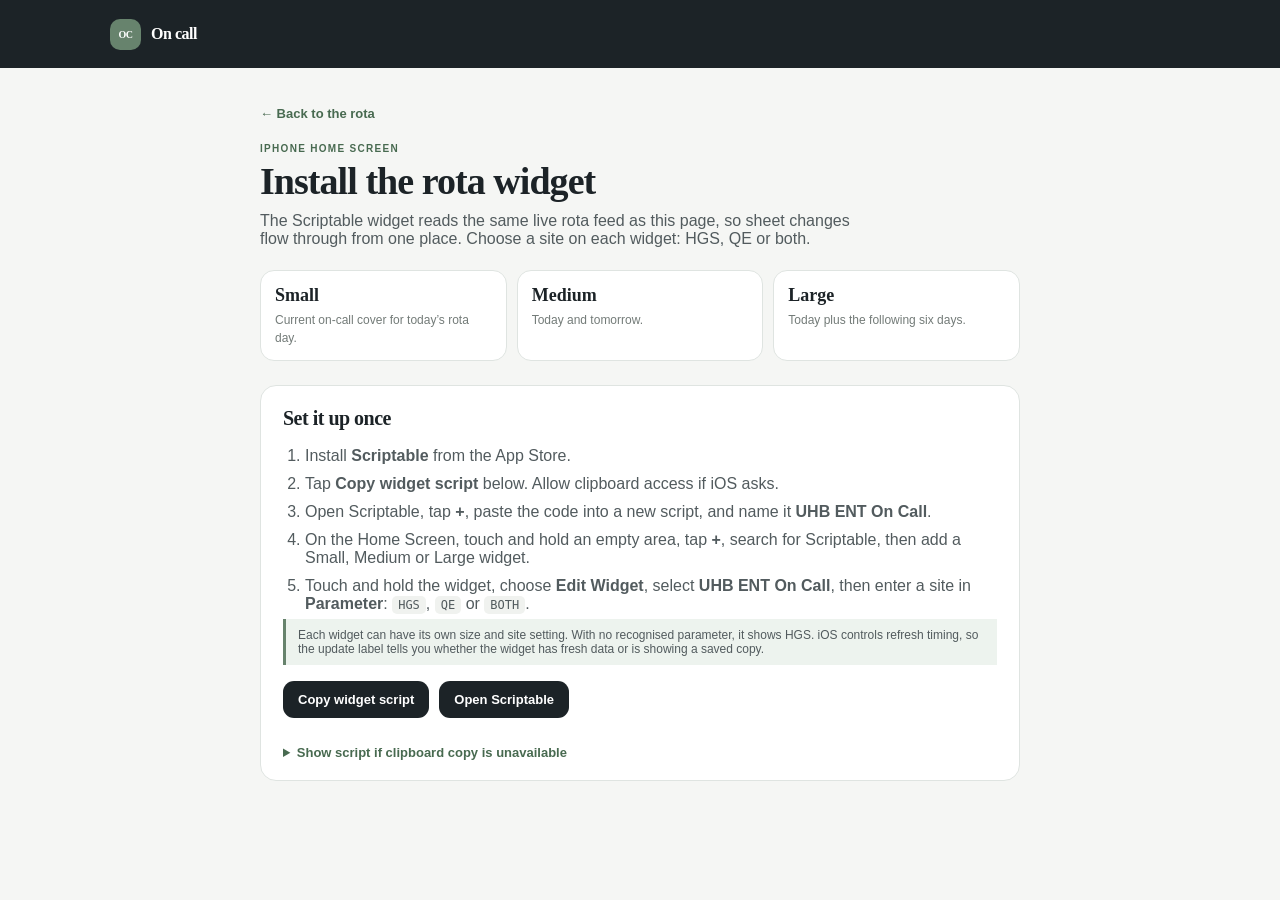
==== on-call-dashboard/widget-setup.html @ 6bef3bd1 "Add shared rota feed and Scriptable widget installer" ====
<!doctype html>
<html lang="en-GB">
<head>
  <meta charset="utf-8">
  <meta name="viewport" content="width=device-width, initial-scale=1, viewport-fit=cover">
  <meta name="theme-color" content="#0f1517">
  <meta name="robots" content="noindex, nofollow, noarchive, nosnippet, noimageindex">
  <meta name="googlebot" content="noindex, nofollow, noarchive, nosnippet, noimageindex">
  <meta name="bingbot" content="noindex, nofollow, noarchive, nosnippet, noimageindex">
  <link rel="manifest" href="./manifest.webmanifest">
  <link rel="apple-touch-icon" href="./icons/apple-touch-icon.png">
  <link rel="stylesheet" href="./styles.css">
  <title>Install the iPhone widget · UHB ENT On Call</title>
  <style>
    .guide{width:min(100% - 40px,760px);margin:0 auto;padding:36px 0 54px}
    .guide .back{display:inline-block;margin-bottom:22px;color:var(--teal-dark);font-size:13px;font-weight:700;text-decoration:none}
    .guide h1{margin-bottom:10px}.guide-intro{max-width:610px;color:var(--ink-soft)}
    .sizes{display:grid;grid-template-columns:repeat(3,1fr);gap:10px;margin:22px 0}
    .size{border:1px solid var(--line);border-radius:14px;padding:14px;background:var(--paper)}
    .size strong{display:block;margin-bottom:4px;color:var(--navy);font-family:var(--serif);font-size:18px}
    .size span{color:var(--muted);font-size:12px}
    .steps{margin:24px 0;padding:20px 22px;border:1px solid var(--line);border-radius:16px;background:var(--paper)}
    .steps h2{font-size:20px;margin-bottom:12px}.steps ol{margin:0;padding-left:22px}.steps li{padding:5px 0;color:var(--ink-soft)}
    .copy-row{display:flex;gap:10px;align-items:center;margin-top:16px}
    .copy-button,.open-scriptable{border:0;border-radius:11px;padding:11px 15px;background:var(--nav-bg);color:var(--nav-fg);font-size:13px;font-weight:700;text-decoration:none;cursor:pointer}
    .copy-state{min-height:1.3em;color:var(--muted);font-size:12px}
    .parameter{display:inline-block;padding:2px 6px;border-radius:5px;background:var(--tint);font-family:var(--mono);font-size:12px}
    .manual{margin-top:12px}.manual summary{color:var(--teal-dark);font-size:13px;font-weight:700;cursor:pointer}
    .manual textarea{display:block;width:100%;min-height:180px;margin-top:10px;border:1px solid var(--line);border-radius:10px;padding:10px;background:var(--paper);color:var(--ink);font:11px/1.4 var(--mono)}
    .note{border-left:3px solid var(--teal);padding:9px 12px;background:var(--teal-wash);color:var(--ink-soft);font-size:12px}
    @media(max-width:560px){.sizes{grid-template-columns:1fr}.size{padding:11px 13px}.guide{padding-top:25px}.copy-row{align-items:stretch;flex-direction:column}.copy-button,.open-scriptable{text-align:center}}
  </style>
  <script>(function(){try{var t=localStorage.getItem('oncall:theme');if(t==='light'||t==='dark')document.documentElement.dataset.theme=t}catch(e){}})();</script>
</head>
<body>
  <div class="app-shell">
    <header class="topbar"><a class="brand" href="./"><span class="brand-mark" aria-hidden="true">OC</span><span>On call</span></a></header>
    <main class="guide">
      <a class="back" href="./">← Back to the rota</a>
      <p class="eyebrow">IPHONE HOME SCREEN</p>
      <h1>Install the rota widget</h1>
      <p class="guide-intro">The Scriptable widget reads the same live rota feed as this page, so sheet changes flow through from one place. Choose a site on each widget: HGS, QE or both.</p>
      <div class="sizes" aria-label="Widget sizes">
        <div class="size"><strong>Small</strong><span>Current on-call cover for today’s rota day.</span></div>
        <div class="size"><strong>Medium</strong><span>Today and tomorrow.</span></div>
        <div class="size"><strong>Large</strong><span>Today plus the following six days.</span></div>
      </div>
      <section class="steps">
        <h2>Set it up once</h2>
        <ol>
          <li>Install <strong>Scriptable</strong> from the App Store.</li>
          <li>Tap <strong>Copy widget script</strong> below. Allow clipboard access if iOS asks.</li>
          <li>Open Scriptable, tap <strong>+</strong>, paste the code into a new script, and name it <strong>UHB ENT On Call</strong>.</li>
          <li>On the Home Screen, touch and hold an empty area, tap <strong>+</strong>, search for Scriptable, then add a Small, Medium or Large widget.</li>
          <li>Touch and hold the widget, choose <strong>Edit Widget</strong>, select <strong>UHB ENT On Call</strong>, then enter a site in <strong>Parameter</strong>: <span class="parameter">HGS</span>, <span class="parameter">QE</span> or <span class="parameter">BOTH</span>.</li>
        </ol>
        <p class="note">Each widget can have its own size and site setting. With no recognised parameter, it shows HGS. iOS controls refresh timing, so the update label tells you whether the widget has fresh data or is showing a saved copy.</p>
        <div class="copy-row"><button id="copy-script" class="copy-button" type="button">Copy widget script</button><a class="open-scriptable" href="scriptable:///">Open Scriptable</a></div>
        <p id="copy-state" class="copy-state" aria-live="polite"></p>
        <details class="manual"><summary>Show script if clipboard copy is unavailable</summary><textarea id="script-code" readonly aria-label="Scriptable widget code" placeholder="Loading widget script…"></textarea></details>
      </section>
    </main>
  </div>
<script>
(() => {
  const button = document.getElementById('copy-script');
  const state = document.getElementById('copy-state');
  const area = document.getElementById('script-code');
  let code = '';
  async function getCode() {
    if (code) return code;
    const response = await fetch('./widget.js', { cache: 'no-store' });
    if (!response.ok) throw new Error('Could not load the widget script.');
    code = (await response.text()).replace("'__ROTA_APP_URL__'", JSON.stringify(new URL('./', location.href).href));
    area.value = code;
    return code;
  }
  button.addEventListener('click', async () => {
    button.disabled = true; state.textContent = 'Preparing script…';
    try {
      const text = await getCode();
      await navigator.clipboard.writeText(text);
      state.textContent = 'Copied. Open Scriptable, add a script, and paste it in.';
    } catch (error) {
      try { await getCode(); area.closest('details').open = true; area.focus(); area.select(); state.textContent = 'Select and copy the script below.'; }
      catch { state.textContent = 'Could not load the script. Refresh this page and try again.'; }
    } finally { button.disabled = false; }
  });
})();
</script>
</body>
</html>
---- on-call-dashboard/styles.css ----
:root {
  color-scheme: light;
  --ink: #1c2327;
  --ink-soft: #525b5e;
  --muted: #737b78;
  --line: #dfe4e1;
  --paper: #ffffff;
  --canvas: #f5f6f4;
  --navy: #1c2327;
  --nav-bg: #1c2327;
  --nav-fg: #ffffff;
  --teal: #67836d;
  --teal-dark: #486a50;
  --teal-wash: #edf3ee;
  --blue-wash: #f0f2f1;
  --amber: #52625a;
  --amber-wash: #eef2ef;
  --tint: #f0f2ef;
  --surface-soft: #fbfcfb;
  --weekend: #f1f3f0;
  --hover: #f6f8f6;
  --shadow: 0 10px 26px rgba(28, 35, 39, .045);
  --serif: 'Source Serif 4', Georgia, serif;
  --sans: Inter, -apple-system, BlinkMacSystemFont, 'Segoe UI', sans-serif;
  --mono: 'IBM Plex Mono', ui-monospace, monospace;
  font-family: var(--sans);
  font-synthesis: none;
  text-rendering: optimizeLegibility;
}

:root[data-theme="dark"] {
  color-scheme: dark;
  --ink: #eee; --ink-soft: #c6cbc7; --muted: #a9b0ad; --line: #354047;
  --paper: #1a2125; --canvas: #12171a; --navy: #f0f2ee; --nav-bg: #0d1215; --nav-fg: #f0f2ee;
  --teal: #a5c0a9; --teal-dark: #a5c0a9; --teal-wash: #24312a;
  --blue-wash: #252d31; --amber: #d9e0db; --amber-wash: #252d31;
  --tint: #232c31; --surface-soft: #20282c; --weekend: #222a2e; --hover: #232c31;
  --shadow: 0 10px 28px rgba(0, 0, 0, .18);
}

@media (prefers-color-scheme: dark) {
  :root:not([data-theme="light"]):not([data-theme="dark"]) {
    color-scheme: dark;
    --ink: #eee; --ink-soft: #c6cbc7; --muted: #a9b0ad; --line: #354047;
    --paper: #1a2125; --canvas: #12171a; --navy: #f0f2ee; --nav-bg: #0d1215; --nav-fg: #f0f2ee;
    --teal: #a5c0a9; --teal-dark: #a5c0a9; --teal-wash: #24312a;
    --blue-wash: #252d31; --amber: #d9e0db; --amber-wash: #252d31;
    --tint: #232c31; --surface-soft: #20282c; --weekend: #222a2e; --hover: #232c31;
    --shadow: 0 10px 28px rgba(0, 0, 0, .18);
  }
}

* { box-sizing: border-box; }

body {
  min-width: 320px;
  min-height: 100vh;
  margin: 0;
  background: var(--canvas);
  color: var(--ink);
}

button, input { font: inherit; }
button { color: inherit; }
[hidden] { display: none !important; }

.app-shell { min-height: 100vh; padding-bottom: max(20px, env(safe-area-inset-bottom)); }
.topbar {
  height: 68px;
  display: flex;
  align-items: center;
  justify-content: space-between;
  padding: 0 max(24px, calc((100vw - 1060px) / 2));
  background: var(--nav-bg);
  color: var(--nav-fg);
}
@media (display-mode: standalone) {
  .topbar { height: calc(68px + env(safe-area-inset-top, 0px)); padding-top: env(safe-area-inset-top, 0px); }
}
.brand { display: inline-flex; gap: 10px; align-items: center; color: var(--nav-fg); text-decoration: none; font-family: var(--serif); font-weight: 800; letter-spacing: -.03em; }
.brand-mark { width: 31px; height: 31px; border-radius: 10px; display: grid; place-items: center; background: var(--teal); color: #fff; font-size: 10px; letter-spacing: -.04em; }
.topbar-actions { display: flex; gap: 14px; align-items: center; }
.network-state { max-width: 48vw; overflow: hidden; color: inherit; opacity: .76; font-size: 12px; text-overflow: ellipsis; white-space: nowrap; }
.install-button, .theme-button { border: 1px solid rgba(240, 242, 238, .52); border-radius: 999px; padding: 7px 11px; background: transparent; color: #f0f2ee; font-size: 12px; font-weight: 600; cursor: pointer; }
.install-button:hover, .theme-button:hover { background: rgba(240, 242, 238, .12); }
.install-button:focus-visible, .theme-button:focus-visible, .view-tab:focus-visible, .site-filter button:focus-visible { outline: 2px solid var(--teal-dark); outline-offset: 2px; }

main { width: min(100% - 40px, 920px); margin: 0 auto; }
.intro { display: flex; align-items: end; justify-content: space-between; gap: 20px; padding: 43px 0 27px; }
.eyebrow { margin: 0 0 8px; color: var(--teal-dark); font-size: 10px; font-weight: 700; letter-spacing: .13em; }
h1, h2, h3, p { margin-top: 0; }
h1, h2, h3 { font-family: var(--serif); letter-spacing: -.025em; }
h1 { margin-bottom: 8px; color: var(--navy); font-size: clamp(29px, 5vw, 38px); line-height: 1.05; }
.today-label { margin-bottom: 0; color: var(--ink-soft); font-size: 14px; }
.updated-pill { display: inline-flex; gap: 8px; align-items: center; margin-bottom: 2px; border: 1px solid var(--line); border-radius: 999px; padding: 8px 12px; background: var(--paper); color: var(--ink-soft); font-size: 11px; white-space: nowrap; }
.live-dot { width: 7px; height: 7px; border-radius: 50%; background: var(--teal); box-shadow: 0 0 0 3px var(--teal-wash); }
.updated-pill.is-stale .live-dot { background: #78837d; box-shadow: 0 0 0 3px var(--tint); }

.view-switch { display: flex; gap: 4px; width: fit-content; margin-bottom: 22px; border: 1px solid var(--line); border-radius: 14px; padding: 4px; background: var(--tint); }
.view-tab { min-width: 112px; border: 0; border-radius: 10px; padding: 10px 16px; background: transparent; color: var(--ink-soft); font-size: 13px; font-weight: 700; cursor: pointer; }
.view-tab.is-active { background: var(--paper); color: var(--navy); box-shadow: 0 2px 7px rgba(17, 47, 72, .06); }
.view-panel { padding-bottom: 40px; }
.section-heading { display: flex; align-items: end; justify-content: space-between; gap: 16px; margin-bottom: 15px; }
.section-heading .eyebrow { margin-bottom: 4px; }
h2 { margin-bottom: 0; color: var(--navy); font-size: 23px; line-height: 1.2; }
.refresh-button { display: inline-flex; align-items: center; gap: 7px; border: 1px solid var(--line); border-radius: 11px; padding: 8px 11px; background: var(--paper); color: var(--ink-soft); font-size: 12px; font-weight: 700; cursor: pointer; }
.refresh-button span:first-child { color: var(--teal); font-size: 18px; line-height: 12px; }
.refresh-button:disabled { opacity: .55; cursor: wait; }

.rota-list { display: grid; gap: 13px; }
.trust-card { overflow: hidden; border: 1px solid var(--line); border-radius: 17px; background: var(--paper); box-shadow: var(--shadow); }
.trust-toggle { width: 100%; display: flex; align-items: center; gap: 13px; border: 0; padding: 17px 19px; background: var(--paper); text-align: left; cursor: pointer; }
.trust-toggle:hover { background: var(--hover); }
.trust-emblem { flex: 0 0 38px; width: 38px; height: 38px; display: grid; place-items: center; border-radius: 12px; background: var(--blue-wash); color: var(--ink-soft); font-family: var(--sans); font-size: 11px; font-weight: 800; }
.trust-card[data-trust="HGS"] .trust-emblem { background: var(--teal-wash); color: var(--teal-dark); }
.trust-title-wrap { min-width: 0; flex: 1; }
.trust-title { display: block; color: var(--navy); font-family: var(--serif); font-size: 17px; font-weight: 600; letter-spacing: -.015em; }
.trust-summary { display: block; max-width: 100%; margin-top: 3px; overflow: hidden; color: var(--muted); font-size: 11px; text-overflow: ellipsis; white-space: nowrap; }
.trust-chevron { color: var(--muted); font-size: 19px; transition: transform .18s ease; }
.trust-card.is-collapsed .trust-chevron { transform: rotate(-90deg); }
.trust-card.is-collapsed .trust-toggle { gap: 10px; padding-top: 12px; padding-bottom: 12px; }
.trust-header-primary { min-width: 0; flex: 1; display: flex; align-items: center; gap: 13px; }
.trust-collapsed-summary { display: none; }
.trust-card.is-collapsed .trust-header-primary { display: none; }
.trust-card.is-collapsed .trust-collapsed-summary { min-width: 0; flex: 1; display: grid; grid-template-columns: 35px minmax(0, 1fr) minmax(0, 1fr); gap: 8px; align-items: center; }
.collapsed-site { color: var(--ink-soft); font-size: 11px; font-weight: 800; }
.collapsed-role { min-width: 0; display: grid; gap: 2px; }
.collapsed-role-label { color: var(--muted); font-size: 8px; font-weight: 800; letter-spacing: .045em; line-height: 1; text-transform: uppercase; }
.collapsed-role-name { display: block; overflow-wrap: anywhere; color: var(--ink); font-family: var(--serif); font-size: 14px; font-weight: 600; line-height: 1.12; }
.trust-body { border-top: 1px solid var(--line); padding: 17px 19px 19px; }
.trust-card.is-collapsed .trust-body { display: none; }
.role-grid { display: grid; grid-template-columns: repeat(2, minmax(0, 1fr)); gap: 10px; }
.role-card { min-width: 0; border: 1px solid var(--line); border-radius: 13px; padding: 12px 13px; background: var(--surface-soft); }
.role-label { margin-bottom: 7px; color: var(--muted); font-size: 10px; font-weight: 700; letter-spacing: .08em; text-transform: uppercase; }
.role-period { display: block; margin-top: 3px; color: var(--muted); font-family: var(--mono); font-size: 10px; font-weight: 400; letter-spacing: 0; }
.role-assignment + .role-assignment { margin-top: 10px; border-top: 1px solid var(--line); padding-top: 8px; }
.role-assignment-label { margin: 0 0 5px; color: var(--ink-soft); font-size: 11px; }
.role-assignment-label, .snapshot-assignment-label { text-transform: capitalize; }
.role-name { margin-bottom: 0; color: var(--ink); font-family: var(--serif); font-size: 18px; font-weight: 400; line-height: 1.25; overflow-wrap: anywhere; }
.role-empty { color: var(--muted); font-size: 13px; font-weight: 500; }
.handover-note { display: block; margin-top: 5px; color: var(--ink-soft); font-size: 11px; font-weight: 500; }
.no-source { display: flex; gap: 10px; align-items: flex-start; border: 1px dashed var(--line); border-radius: 12px; padding: 14px; color: var(--ink-soft); font-size: 13px; line-height: 1.5; }
.no-source-icon { color: var(--amber); font-size: 17px; }
.empty-day { border: 1px dashed var(--line); border-radius: 15px; padding: 25px; background: var(--paper); color: var(--ink-soft); text-align: center; }
.empty-day strong { display: block; margin-bottom: 6px; color: var(--navy); font-family: Manrope, sans-serif; font-size: 15px; }
.error-banner { margin-bottom: 13px; border: 1px solid var(--line); border-radius: 12px; padding: 11px 13px; background: var(--amber-wash); color: var(--ink-soft); font-size: 12px; line-height: 1.5; }
.fallback-banner { margin-bottom: 13px; border: 1px solid var(--line); border-radius: 12px; padding: 9px 12px; background: var(--surface-soft); color: var(--muted); font-size: 11px; line-height: 1.45; }

.month-heading { align-items: end; }
.search-box { width: min(100%, 280px); display: flex; align-items: center; gap: 8px; border: 1px solid var(--line); border-radius: 12px; padding: 0 10px; background: var(--paper); color: var(--muted); }
.search-box:focus-within { border-color: var(--teal); box-shadow: 0 0 0 3px rgba(104,131,109,.13); }
.search-icon { font-size: 23px; line-height: 1; transform: rotate(-20deg); }
.search-box input { min-width: 0; flex: 1; border: 0; outline: 0; padding: 11px 0; background: transparent; color: var(--ink); font-size: 12px; }
.search-box input::placeholder { color: #91a1ad; }
.clear-search { width: 23px; height: 23px; border: 0; border-radius: 50%; background: #eff3f5; color: var(--ink-soft); font-size: 17px; line-height: 1; cursor: pointer; }
.month-caption { margin: 0 0 10px; color: var(--muted); font-size: 11px; }
.month-calendar { position: relative; border: 1px solid var(--line); border-radius: 17px; padding: 12px; background: var(--paper); box-shadow: var(--shadow); }
.calendar-month-nav { display: flex; align-items: center; justify-content: space-between; margin: 0 1px 8px; }
.calendar-month-label { display: inline-flex; align-items: center; gap: 4px; border: 0; border-radius: 8px; padding: 5px 8px; background: transparent; color: var(--navy); font-family: Manrope, sans-serif; font-size: 14px; font-weight: 800; letter-spacing: -.02em; cursor: pointer; }
.calendar-month-label:hover, .calendar-month-label[aria-expanded="true"] { background: var(--teal-wash); }
.calendar-month-chevron { color: var(--muted); font-size: 14px; transition: transform .15s ease; }
.calendar-month-label[aria-expanded="true"] .calendar-month-chevron { transform: rotate(180deg); }
.calendar-month-picker { position: absolute; z-index: 5; top: 54px; left: 50%; width: min(320px, calc(100% - 18px)); transform: translateX(-50%); border: 1px solid var(--line); border-radius: 18px; padding: 14px; background: var(--paper); box-shadow: 0 14px 38px rgba(17, 26, 30, .2); color: var(--ink); }
.calendar-picker-head { display: flex; align-items: center; justify-content: space-between; gap: 10px; margin-bottom: 12px; color: var(--ink-soft); font-size: 11px; font-weight: 700; }
.calendar-year-select { min-width: 92px; border: 1px solid var(--line); border-radius: 9px; padding: 7px 25px 7px 9px; background: var(--surface-soft); color: var(--ink); font: 700 13px var(--sans); }
.calendar-month-options { display: grid; grid-template-columns: repeat(3, minmax(0, 1fr)); gap: 7px; }
.calendar-month-option { min-height: 37px; border: 1px solid transparent; border-radius: 10px; background: var(--surface-soft); color: var(--ink-soft); font-size: 12px; font-weight: 650; cursor: pointer; }
.calendar-month-option:hover:not(:disabled) { border-color: var(--teal); background: var(--teal-wash); color: var(--ink); }
.calendar-month-option:disabled { opacity: .35; cursor: default; }
.calendar-month-option.is-current { box-shadow: inset 0 0 0 1px var(--teal-dark); color: var(--teal-dark); }
.calendar-month-option.is-selected { background: var(--teal-dark); color: var(--paper); }
.calendar-month-option.is-current.is-selected { box-shadow: inset 0 0 0 1px var(--teal-dark); }
.calendar-picker-actions { display: flex; justify-content: space-between; margin-top: 12px; border-top: 1px solid var(--line); padding-top: 10px; }
.calendar-picker-actions button { border: 0; border-radius: 8px; padding: 7px 10px; background: transparent; color: var(--teal-dark); font-size: 12px; font-weight: 700; cursor: pointer; }
.calendar-picker-actions button:hover { background: var(--teal-wash); }
.calendar-picker-actions .calendar-picker-close { color: var(--ink-soft); }
.calendar-nav-button { width: 32px; height: 32px; border: 1px solid var(--line); border-radius: 10px; background: var(--paper); color: var(--ink-soft); font-size: 23px; line-height: 1; cursor: pointer; }
.calendar-nav-button:hover:not(:disabled) { border-color: var(--teal); background: var(--teal-wash); color: var(--teal-dark); }
.calendar-nav-button:disabled { opacity: .35; cursor: default; }
.calendar-weekdays, .calendar-grid { display: grid; grid-template-columns: repeat(7, minmax(0, 1fr)); gap: 5px; }
.calendar-weekdays { margin-bottom: 5px; color: var(--muted); text-align: center; font-size: 10px; font-weight: 800; }
.calendar-weekdays span { padding: 5px 0; }
.calendar-day { position: relative; aspect-ratio: 1; display: grid; place-items: center; border: 1px solid transparent; border-radius: 11px; background: var(--surface-soft); color: var(--ink); font-size: 13px; font-weight: 650; cursor: pointer; transition: background .15s, border-color .15s, opacity .15s; }
.calendar-day.is-weekend { background: var(--weekend); }
.calendar-day:hover:not(:disabled) { border-color: #a8d6d2; background: var(--teal-wash); }
.calendar-day.is-selected { border-color: var(--teal); background: var(--teal); color: white; box-shadow: 0 3px 8px rgba(13,141,138,.2); }
.calendar-day.is-today:not(.is-selected) { border-color: #7bbdb8; color: var(--teal-dark); font-weight: 850; }
.calendar-day.is-outside { color: var(--muted); background: var(--surface-soft); }
.calendar-day.is-unavailable { opacity: .35; }
.calendar-day.is-search-dim { opacity: .27; }
.calendar-day:disabled { cursor: default; }
.calendar-dot { position: absolute; bottom: 5px; left: calc(50% - 2px); width: 4px; height: 4px; border-radius: 50%; background: var(--teal); }
.calendar-day.is-selected .calendar-dot { background: white; }
.calendar-day.is-selected, .calendar-day.is-selected.is-weekend { background: var(--teal-dark); color: #fff; }
.calendar-day.is-today:not(.is-selected) { box-shadow: inset 0 0 0 1px var(--teal); }
.search-results { display: grid; gap: 5px; margin: 0 0 14px; }
.search-result { display: grid; grid-template-columns: 90px minmax(0, 1fr); gap: 10px; align-items: center; width: 100%; border: 1px solid var(--line); border-radius: 10px; padding: 9px 11px; background: var(--paper); text-align: left; cursor: pointer; }
.search-result:hover { border-color: var(--teal); }
.search-result.is-weekend { background: var(--weekend); }
.search-result-date { color: var(--ink-soft); font-family: var(--mono); font-size: 11px; }
.search-result-roles { min-width: 0; color: var(--ink); font-size: 12px; overflow-wrap: anywhere; }
.search-trust { display: block; }
.search-result-count { margin: 0 0 2px; color: var(--muted); font-size: 11px; }
mark { border-radius: 3px; padding: 0 2px; background: #edf3ee; color: var(--ink); }
:root[data-theme="dark"] mark { background: #f4f5f3; color: #161d20; }
@media (prefers-color-scheme: dark) { :root:not([data-theme="light"]) mark { background: #f4f5f3; color: #161d20; } }
.search-result-more { justify-self: start; border: 0; padding: 7px 0; background: transparent; color: var(--teal-dark); font-size: 12px; font-weight: 700; cursor: pointer; }
.current-snapshot { margin: 0 0 17px; border-radius: 13px; padding: 13px; background: var(--tint); }
.snapshot-heading { display: flex; align-items: baseline; justify-content: space-between; gap: 10px; margin-bottom: 10px; color: var(--teal-dark); font-size: 12px; font-weight: 700; }
.snapshot-heading time { color: var(--muted); font-family: var(--mono); font-size: 11px; font-weight: 400; }
.snapshot-roles { display: grid; grid-template-columns: repeat(2, minmax(0, 1fr)); gap: 10px; }
.snapshot-role-group { min-width: 0; border-radius: 10px; padding: 10px; background: var(--paper); }
.snapshot-group-title { margin: 0 0 8px; color: var(--muted); font-size: 10px; font-weight: 700; letter-spacing: .06em; text-transform: uppercase; }
.snapshot-assignment + .snapshot-assignment { margin-top: 9px; border-top: 1px solid var(--line); padding-top: 8px; }
.snapshot-assignment-label { margin: 0 0 3px; color: var(--ink-soft); font-size: 10px; }
.snapshot-role-name { margin: 0; color: var(--ink); font-family: var(--serif); font-size: 18px; line-height: 1.2; overflow-wrap: anywhere; }
.snapshot-role-until { margin: 5px 0 0; color: var(--teal-dark); font-size: 11px; }
.snapshot-empty { margin: 0; }
.handover-card { display: grid; gap: 3px; margin-top: 11px; border-top: 1px solid var(--line); padding-top: 9px; color: var(--ink-soft); font-size: 11px; }
.handover-card strong { color: var(--ink); font-weight: 700; }
.full-rota-label { margin: 0 0 9px; color: var(--muted); font-family: var(--mono); font-size: 10px; letter-spacing: .04em; text-transform: uppercase; }
.trust-glance { display: block; margin-top: 4px; color: var(--ink-soft); font-size: 11px; font-weight: 400; }
.date-selection { margin-top: 8px; border-top: 1px solid var(--line); }
.date-selection-toggle, .next-days-toggle { width: 100%; display: flex; align-items: center; justify-content: space-between; border: 0; padding: 14px 1px 10px; background: transparent; color: var(--navy); text-align: left; font-family: var(--serif); font-size: 17px; font-weight: 600; cursor: pointer; }
.date-selection-toggle .trust-chevron, .next-days-toggle .trust-chevron { transition: transform .18s ease; }
.date-selection-toggle.is-open .trust-chevron, .next-days-toggle.is-open .trust-chevron { transform: rotate(180deg); }
.month-search-box { width: 100%; margin-bottom: 10px; }
.selected-day { margin-top: 15px; }
.selected-date-nav { display: flex; align-items: center; gap: 11px; margin-bottom: 10px; }
.selected-date-title { flex: 1; margin: 0; color: var(--navy); font-family: Manrope, sans-serif; font-size: 17px; font-weight: 800; letter-spacing: -.025em; }
.selected-date-nav .calendar-nav-button { flex: 0 0 32px; }
.month-rota-list { display: grid; gap: 11px; }
.next-days { margin-top: 13px; border-top: 1px solid var(--line); }
.site-filter { display: inline-flex; gap: 3px; margin: 1px 0 10px; border: 1px solid var(--line); border-radius: 10px; padding: 3px; background: var(--surface-soft); }
.site-filter button { min-width: 48px; border: 0; border-radius: 7px; padding: 6px 10px; background: transparent; color: var(--ink-soft); font-size: 11px; font-weight: 700; cursor: pointer; }
.site-filter button.is-active { background: var(--teal-dark); color: var(--paper); }
.site-filter button:focus-visible, .next-days-card:focus-visible { outline: 2px solid var(--teal); outline-offset: 2px; }
.next-days-list { display: grid; gap: 6px; }
.next-days-card { width: 100%; min-width: 0; overflow: hidden; border: 1px solid var(--line); border-radius: 11px; background: var(--paper); color: var(--ink); text-align: left; font: inherit; cursor: pointer; }
.next-days-card:hover { border-color: var(--teal); }
.next-days-card.is-selected { border-color: var(--teal-dark); box-shadow: inset 0 0 0 1px var(--teal-dark); }
.next-days-card.is-today .next-days-date-top, .next-days-card.is-today .next-days-date-side { color: var(--teal-dark); }
.next-days-card.is-weekend { background: var(--weekend); }
.next-days-date-top { display: block; border-bottom: 1px solid var(--line); padding: 6px 9px 5px; color: var(--ink); font-size: 11px; font-weight: 800; }
.next-days-columns, .next-days-site-row, .next-days-values { display: grid; gap: 7px; min-width: 0; }
.both-columns, .next-days-site-row { grid-template-columns: 38px minmax(0, 1fr) minmax(0, 1.08fr); }
.next-days-columns { padding: 4px 8px 2px; color: var(--muted); font-size: 9px; font-weight: 800; letter-spacing: .045em; text-transform: uppercase; }
.next-days-site-row { align-items: start; border-top: 1px solid color-mix(in srgb, var(--line) 55%, transparent); padding: 5px 8px; font-size: 11px; line-height: 1.25; }
.next-days-site { color: var(--ink-soft); font-size: 10px; font-weight: 800; }
.next-days-consultant, .next-days-registrar { min-width: 0; overflow-wrap: anywhere; font-size: 14px; line-height: 1.15; }
.next-days-single-content { min-width: 0; display: block; padding: 0 8px 5px; }
.single-columns, .next-days-values { grid-template-columns: minmax(0, 1fr) minmax(0, 1.05fr); }
.single-columns { padding: 5px 0 2px; }
.next-days-values { align-items: start; font-size: 14px; line-height: 1.15; }
.next-days-date-side { display: flex; flex-direction: column; justify-content: center; gap: 2px; border-right: 1px solid var(--line); padding: 6px 6px; color: var(--ink-soft); font-family: var(--mono); font-size: 10px; font-weight: 700; line-height: 1.2; }
.single-view { display: grid; grid-template-columns: 63px minmax(0, 1fr); }
.consultant-period { display: flex; flex-wrap: wrap; align-items: baseline; gap: 0 4px; min-width: 0; }
.consultant-period + .consultant-period { margin-top: 2px; }
.consultant-period-time, .consultant-shift-label { color: var(--muted); font-size: 9px; font-weight: 600; white-space: nowrap; }
.consultant-shift { display: block; }
.consultant-shift + .consultant-shift { margin-top: 2px; }
.registrar-divider { color: var(--muted); }
.lookahead-dash { color: var(--muted); }
.settings-dialog { width: min(420px, calc(100vw - 28px)); max-width: none; border: 1px solid var(--line); border-radius: 18px; padding: 21px; background: var(--paper); color: var(--ink); box-shadow: 0 18px 60px rgba(0, 0, 0, .22); }
.settings-dialog::backdrop { background: rgba(12, 19, 22, .48); backdrop-filter: blur(2px); }
.settings-head { display: flex; align-items: center; justify-content: space-between; gap: 12px; margin-bottom: 18px; }
.settings-head h2 { font-size: 21px; }
.dialog-close { width: 32px; height: 32px; border: 1px solid var(--line); border-radius: 50%; background: var(--surface-soft); color: var(--ink-soft); font-size: 21px; line-height: 1; cursor: pointer; }
.settings-field { display: grid; gap: 7px; margin-bottom: 17px; color: var(--ink-soft); font-size: 12px; font-weight: 650; }
.settings-field select { width: 100%; border: 1px solid var(--line); border-radius: 10px; padding: 10px; background: var(--surface-soft); color: var(--ink); }
.settings-fieldset { display: grid; gap: 11px; margin: 0 0 20px; border: 1px solid var(--line); border-radius: 12px; padding: 12px; color: var(--ink-soft); font-size: 12px; }
.settings-fieldset legend { padding: 0 5px; color: var(--ink-soft); font-size: 11px; font-weight: 700; }
.settings-fieldset label { display: flex; align-items: center; gap: 9px; }
.settings-fieldset input { accent-color: var(--teal-dark); }
.settings-actions { display: flex; justify-content: flex-end; gap: 8px; }
.settings-save, .settings-cancel { border: 1px solid var(--line); border-radius: 10px; padding: 9px 12px; font-size: 12px; font-weight: 700; cursor: pointer; }
.settings-save { border-color: var(--teal-dark); background: var(--teal-dark); color: #fff; }
.settings-cancel { background: var(--paper); color: var(--ink-soft); }
.no-results { padding: 28px 16px; border: 1px dashed #cfdae2; border-radius: 14px; color: var(--ink-soft); text-align: center; font-size: 13px; }

.footer { width: min(100% - 40px, 920px); display: flex; justify-content: space-between; gap: 12px; margin: 0 auto; border-top: 1px solid var(--line); padding: 15px 0 25px; color: var(--muted); font-size: 11px; }
.footer-actions { display: inline-flex; gap: 16px; align-items: center; }
.text-button { border: 0; padding: 0; background: transparent; color: var(--teal-dark); font-size: 11px; font-weight: 700; cursor: pointer; }
.sr-only { position: absolute; width: 1px; height: 1px; padding: 0; margin: -1px; overflow: hidden; clip: rect(0,0,0,0); white-space: nowrap; border: 0; }

@media (max-width: 620px) {
  .topbar { height: 60px; padding: 0 17px; }
  .network-state { max-width: 39vw; font-size: 10px; }
  .topbar-actions { gap: 7px; }
  .install-button, .theme-button { padding: 6px 8px; font-size: 10px; }
  .topbar-actions { gap: 5px; }
  .topbar .theme-button { padding: 6px 7px; }
  main { width: min(100% - 28px, 920px); }
  .intro { align-items: flex-start; flex-direction: column; gap: 14px; padding: 30px 0 21px; }
  .updated-pill { margin: 0; }
  .view-switch { width: 100%; margin-bottom: 17px; }
  .view-tab { min-width: 0; flex: 1; padding: 10px; }
  .section-heading { align-items: end; }
  .section-heading h2 { font-size: 21px; }
  .trust-toggle { padding: 14px; }
  .trust-body { padding: 13px 14px 15px; }
  .role-grid { gap: 8px; }
  .snapshot-roles { gap: 7px; }
  .snapshot-role-group { padding: 8px; }
  .snapshot-role-name { font-size: 15px; }
  .role-card { padding: 10px; }
  .role-name { font-size: 14px; }
  .month-heading { align-items: center; flex-direction: row; }
  .search-box { width: 100%; }
  .search-result { grid-template-columns: 68px minmax(0, 1fr); gap: 7px; padding: 8px; }
  .search-result-roles { font-size: 11px; }
  .both-columns, .next-days-site-row { grid-template-columns: 34px minmax(0, 1fr) minmax(0, 1.08fr); gap: 5px; }
  .single-view { grid-template-columns: 58px minmax(0, 1fr); }
  .next-days-single-content { padding-right: 6px; padding-left: 7px; }
  .next-days-date-side { padding-right: 4px; padding-left: 5px; font-size: 9px; }
  .next-days-values { gap: 5px; font-size: 14px; }
  .trust-card.is-collapsed .trust-collapsed-summary { grid-template-columns: 31px minmax(0, 1fr) minmax(0, 1fr); gap: 6px; }
  .collapsed-role-label { font-size: 7px; }
  .collapsed-role-name { font-size: 13px; }
  .month-calendar { padding: 9px; }
  .calendar-weekdays, .calendar-grid { gap: 4px; }
  .calendar-day { border-radius: 9px; font-size: 12px; }
  .calendar-dot { bottom: 4px; }
  .footer { width: min(100% - 28px, 920px); }
}

@media (max-width: 380px) {
  .role-grid { grid-template-columns: 1fr; }
  .calendar-weekdays, .calendar-grid { gap: 3px; }
  .calendar-day { border-radius: 8px; }
}

@media (display-mode: standalone) and (max-width: 620px) {
  .topbar { height: calc(60px + env(safe-area-inset-top, 0px)); padding-top: env(safe-area-inset-top, 0px); }
}

@media (prefers-reduced-motion: reduce) {
  *, *::before, *::after { scroll-behaviour: auto !important; transition-duration: .01ms !important; animation-duration: .01ms !important; }
}
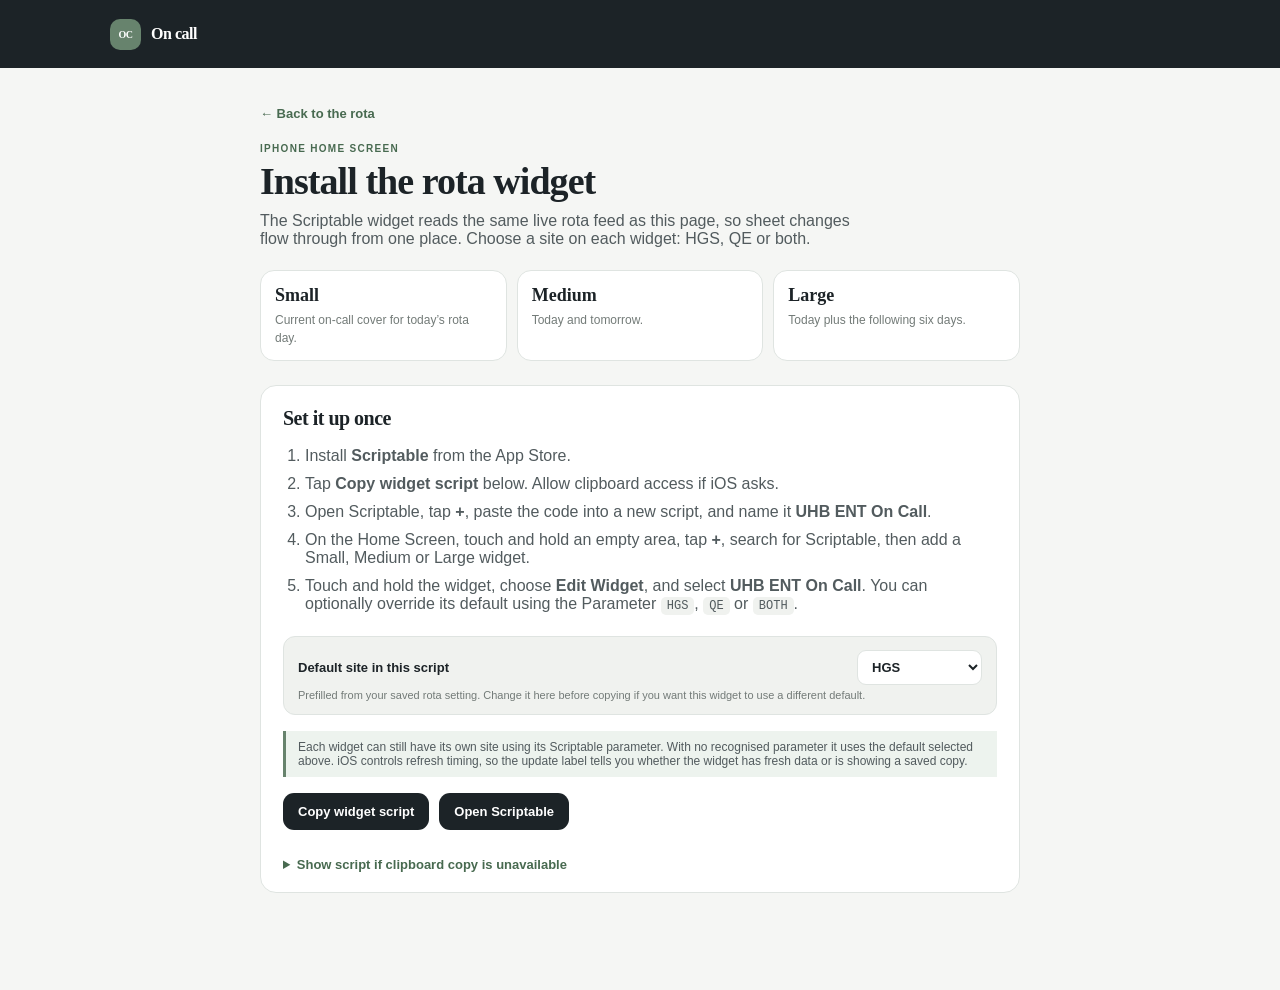
==== commit 6afa3bb2: "Personalise widget installer defaults" ====
--- a/on-call-dashboard/widget-setup.html
+++ b/on-call-dashboard/widget-setup.html
@@ -28,6 +28,9 @@
     .manual{margin-top:12px}.manual summary{color:var(--teal-dark);font-size:13px;font-weight:700;cursor:pointer}
     .manual textarea{display:block;width:100%;min-height:180px;margin-top:10px;border:1px solid var(--line);border-radius:10px;padding:10px;background:var(--paper);color:var(--ink);font:11px/1.4 var(--mono)}
     .note{border-left:3px solid var(--teal);padding:9px 12px;background:var(--teal-wash);color:var(--ink-soft);font-size:12px}
+    .default-choice{display:grid;grid-template-columns:auto 1fr;gap:4px 14px;align-items:center;margin:16px 0;padding:13px 14px;border:1px solid var(--line);border-radius:12px;background:var(--tint)}
+    .default-choice label{color:var(--ink);font-size:13px;font-weight:700}.default-choice select{justify-self:end;min-width:112px;border:1px solid var(--line);border-radius:9px;padding:8px 30px 8px 10px;background:var(--paper);color:var(--ink);font:700 13px var(--sans)}
+    .default-choice span{grid-column:1/-1;color:var(--muted);font-size:11px}
     @media(max-width:560px){.sizes{grid-template-columns:1fr}.size{padding:11px 13px}.guide{padding-top:25px}.copy-row{align-items:stretch;flex-direction:column}.copy-button,.open-scriptable{text-align:center}}
   </style>
   <script>(function(){try{var t=localStorage.getItem('oncall:theme');if(t==='light'||t==='dark')document.documentElement.dataset.theme=t}catch(e){}})();</script>
@@ -52,9 +55,10 @@
           <li>Tap <strong>Copy widget script</strong> below. Allow clipboard access if iOS asks.</li>
           <li>Open Scriptable, tap <strong>+</strong>, paste the code into a new script, and name it <strong>UHB ENT On Call</strong>.</li>
           <li>On the Home Screen, touch and hold an empty area, tap <strong>+</strong>, search for Scriptable, then add a Small, Medium or Large widget.</li>
-          <li>Touch and hold the widget, choose <strong>Edit Widget</strong>, select <strong>UHB ENT On Call</strong>, then enter a site in <strong>Parameter</strong>: <span class="parameter">HGS</span>, <span class="parameter">QE</span> or <span class="parameter">BOTH</span>.</li>
+          <li>Touch and hold the widget, choose <strong>Edit Widget</strong>, and select <strong>UHB ENT On Call</strong>. You can optionally override its default using the Parameter <span class="parameter">HGS</span>, <span class="parameter">QE</span> or <span class="parameter">BOTH</span>.</li>
         </ol>
-        <p class="note">Each widget can have its own size and site setting. With no recognised parameter, it shows HGS. iOS controls refresh timing, so the update label tells you whether the widget has fresh data or is showing a saved copy.</p>
+        <div class="default-choice"><label for="widget-default">Default site in this script</label><select id="widget-default"><option value="HGS">HGS</option><option value="QE">QE</option><option value="BOTH">Both sites</option></select><span>Prefilled from your saved rota setting. Change it here before copying if you want this widget to use a different default.</span></div>
+        <p class="note">Each widget can still have its own site using its Scriptable parameter. With no recognised parameter it uses the default selected above. iOS controls refresh timing, so the update label tells you whether the widget has fresh data or is showing a saved copy.</p>
         <div class="copy-row"><button id="copy-script" class="copy-button" type="button">Copy widget script</button><a class="open-scriptable" href="scriptable:///">Open Scriptable</a></div>
         <p id="copy-state" class="copy-state" aria-live="polite"></p>
         <details class="manual"><summary>Show script if clipboard copy is unavailable</summary><textarea id="script-code" readonly aria-label="Scriptable widget code" placeholder="Loading widget script…"></textarea></details>
@@ -66,21 +70,30 @@
   const button = document.getElementById('copy-script');
   const state = document.getElementById('copy-state');
   const area = document.getElementById('script-code');
-  let code = '';
+  const defaultSite = document.getElementById('widget-default');
+  let source = '';
+  try {
+    const saved = JSON.parse(localStorage.getItem('oncall:display-settings') || 'null');
+    const preferred = ['HGS', 'QE', 'BOTH'].includes(saved?.lookaheadFilter) ? saved.lookaheadFilter : saved?.first;
+    if (['HGS', 'QE', 'BOTH'].includes(preferred)) defaultSite.value = preferred;
+  } catch {}
   async function getCode() {
-    if (code) return code;
-    const response = await fetch('./widget.js', { cache: 'no-store' });
-    if (!response.ok) throw new Error('Could not load the widget script.');
-    code = (await response.text()).replace("'__ROTA_APP_URL__'", JSON.stringify(new URL('./', location.href).href));
+    if (!source) {
+      const response = await fetch('./widget.js', { cache: 'no-store' });
+      if (!response.ok) throw new Error('Could not load the widget script.');
+      source = (await response.text()).replace("'__ROTA_APP_URL__'", JSON.stringify(new URL('./', location.href).href));
+    }
+    const code = source.replace("'__DEFAULT_SITE__'", JSON.stringify(defaultSite.value));
     area.value = code;
     return code;
   }
+  defaultSite.addEventListener('change', () => { if (source) getCode(); });
   button.addEventListener('click', async () => {
     button.disabled = true; state.textContent = 'Preparing script…';
     try {
       const text = await getCode();
       await navigator.clipboard.writeText(text);
-      state.textContent = 'Copied. Open Scriptable, add a script, and paste it in.';
+      state.textContent = `Copied with ${defaultSite.options[defaultSite.selectedIndex].text} as its default.`;
     } catch (error) {
       try { await getCode(); area.closest('details').open = true; area.focus(); area.select(); state.textContent = 'Select and copy the script below.'; }
       catch { state.textContent = 'Could not load the script. Refresh this page and try again.'; }
